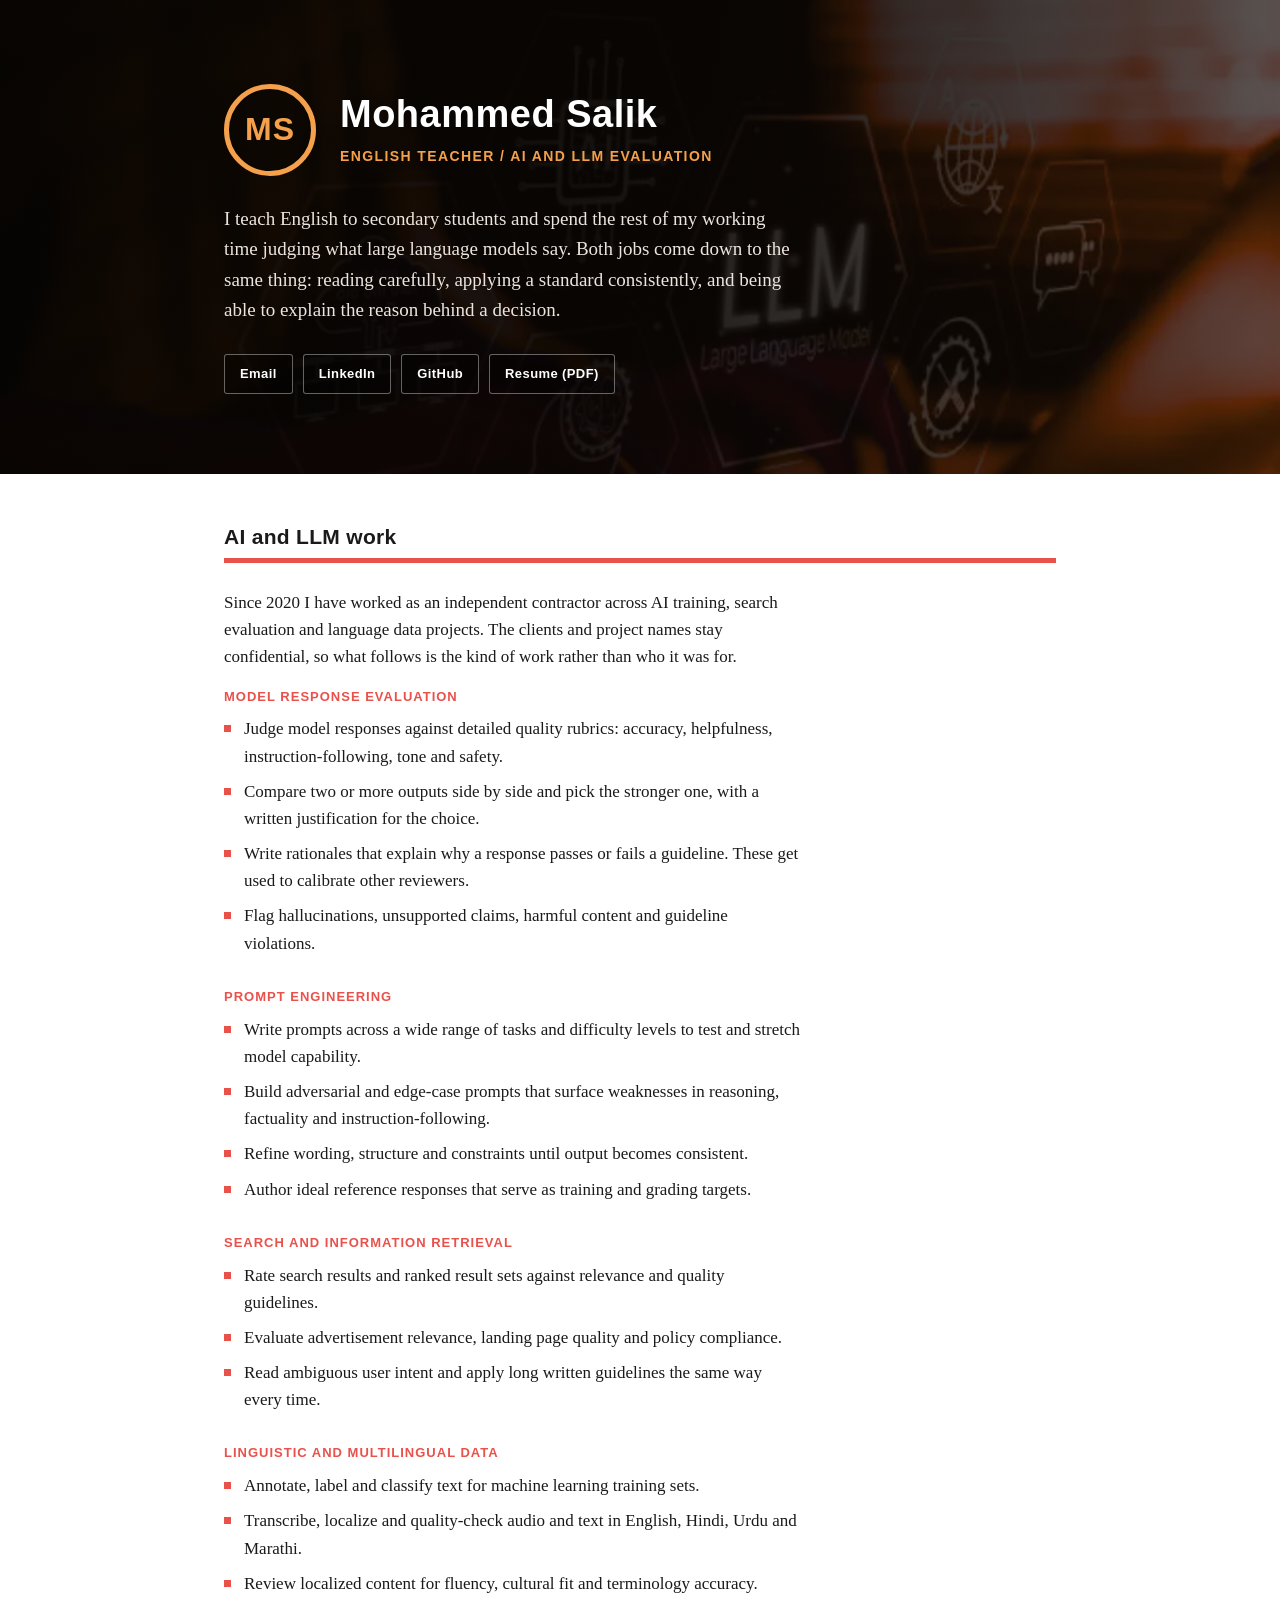
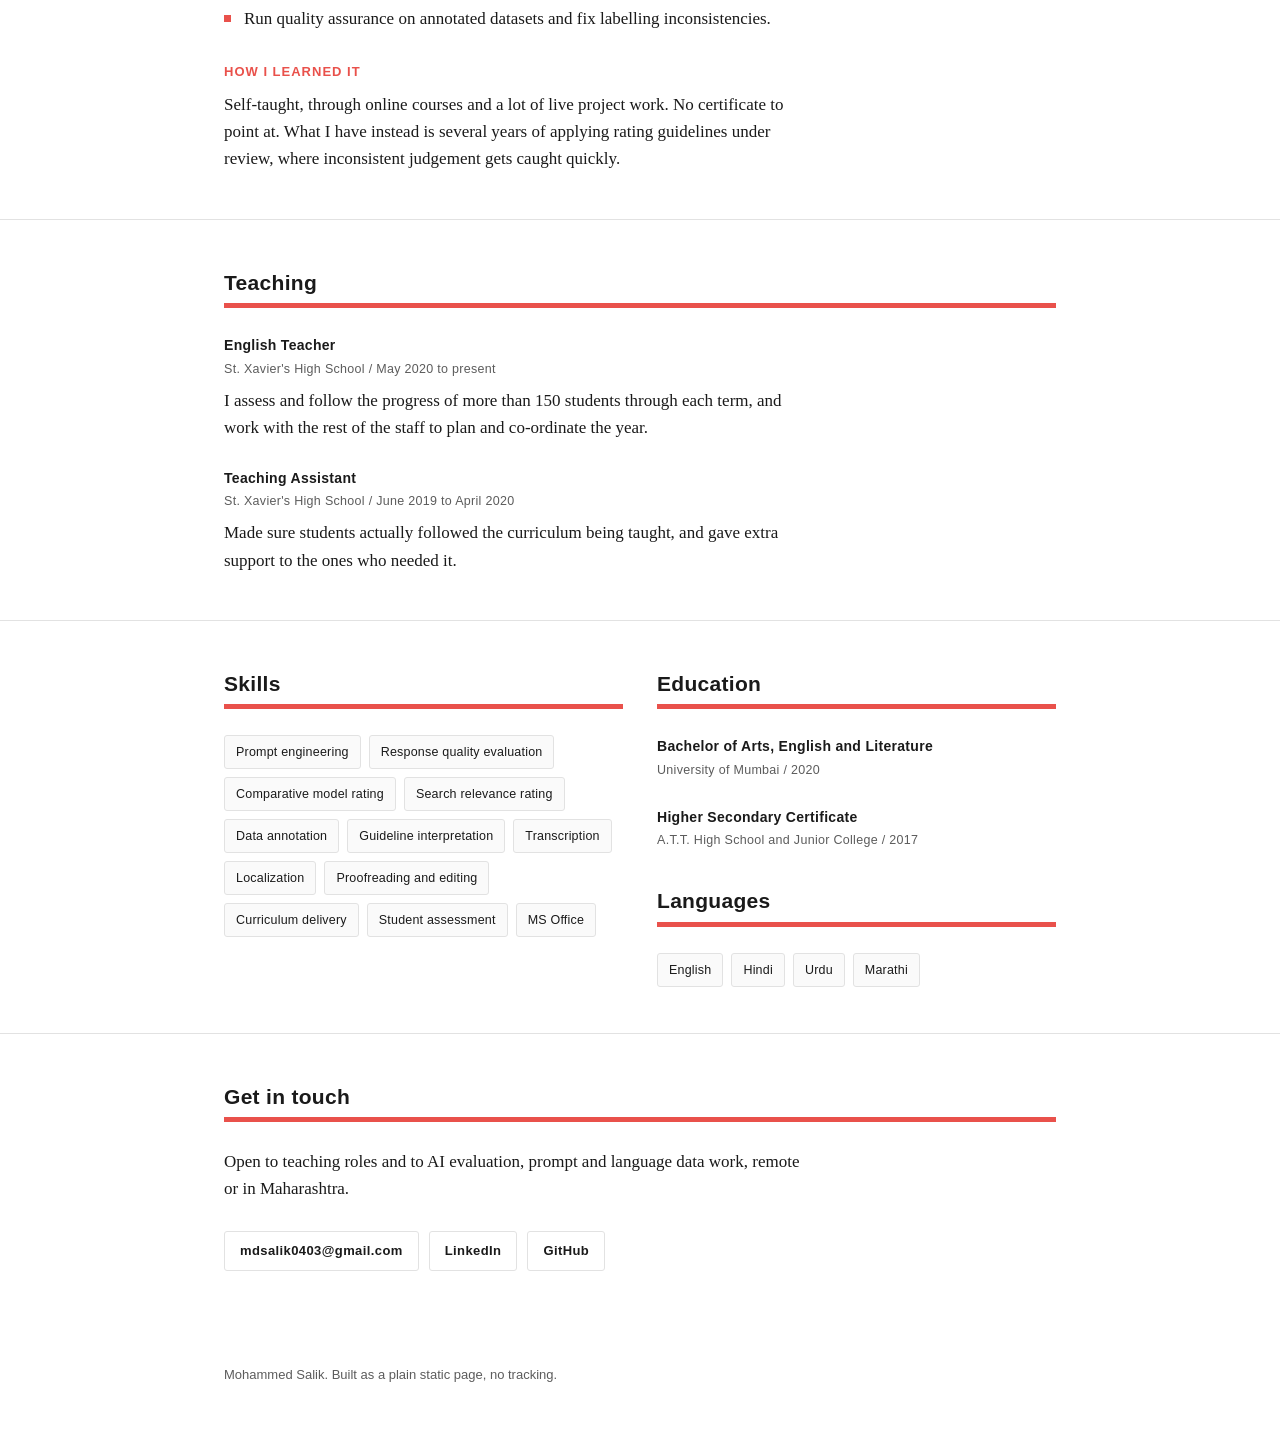
==== index.html @ 3fecd9f0 "Add files via upload" ====
<!DOCTYPE html>
<html lang="en">
<head>
<meta charset="utf-8">
<meta name="viewport" content="width=device-width, initial-scale=1">
<title>Mohammed Salik</title>
<meta name="description" content="English teacher and AI / LLM evaluation specialist. Response quality judgement, prompt engineering, search evaluation and multilingual data work.">
<style>
  :root {
    --red: #E9514B;
    --amber: #F5A14B;
    --ink: #1a1a1a;
    --muted: #5c5c5c;
    --line: #e2e2e2;
    --bg: #ffffff;
    --panel: #fafafa;
  }

  * { box-sizing: border-box; }

  html { scroll-behavior: smooth; }

  body {
    margin: 0;
    background: var(--bg);
    color: var(--ink);
    font-family: Georgia, "Times New Roman", serif;
    font-size: 17px;
    line-height: 1.6;
  }

  .wrap { max-width: 880px; margin: 0 auto; padding: 0 24px; }

  h1, h2, h3, .sans {
    font-family: Arial, Helvetica, sans-serif;
  }

  /* ---------- Header ---------- */
  header {
    position: relative;
    padding: 84px 0 70px;
    background-color: #120a06;
    background-image: url("header.webp");
    background-size: cover;
    background-position: center 40%;
    background-repeat: no-repeat;
    overflow: hidden;
  }

  header::before {
    content: "";
    position: absolute;
    top: 0; right: 0; bottom: 0; left: 0;
    background: linear-gradient(100deg,
      rgba(6,4,2,.96) 0%,
      rgba(8,5,3,.93) 46%,
      rgba(12,7,4,.80) 74%,
      rgba(16,9,5,.66) 100%);
  }

  header .wrap { position: relative; z-index: 1; }

  .id { display: flex; align-items: center; gap: 24px; flex-wrap: wrap; }

  .monogram {
    width: 92px; height: 92px;
    flex: 0 0 92px;
    border: 5px solid var(--amber);
    border-radius: 50%;
    display: flex; align-items: center; justify-content: center;
    font-family: Arial, Helvetica, sans-serif;
    font-weight: bold;
    font-size: 32px;
    color: var(--amber);
    letter-spacing: 1px;
    background: rgba(10,6,3,.55);
  }

  h1 {
    margin: 0;
    font-size: 38px;
    letter-spacing: .5px;
    line-height: 1.15;
    color: #ffffff;
  }

  .role {
    margin: 8px 0 0;
    font-family: Arial, Helvetica, sans-serif;
    font-size: 14px;
    font-weight: bold;
    letter-spacing: 1.4px;
    text-transform: uppercase;
    color: var(--amber);
  }

  .lede {
    margin: 28px 0 0;
    font-size: 19px;
    line-height: 1.6;
    max-width: 60ch;
    color: #ece4dd;
  }

  .links {
    margin-top: 28px;
    display: flex;
    flex-wrap: wrap;
  }

  .links a {
    display: inline-block;
    font-family: Arial, Helvetica, sans-serif;
    font-size: 13px;
    font-weight: bold;
    letter-spacing: .4px;
    text-decoration: none;
    color: var(--ink);
    border: 1.5px solid var(--line);
    border-radius: 3px;
    padding: 9px 15px;
    margin: 0 10px 10px 0;
  }

  .links a:hover { border-color: var(--red); color: var(--red); }

  header .links a {
    color: #ffffff;
    border-color: rgba(255,255,255,.38);
    background: rgba(0,0,0,.25);
  }

  header .links a:hover {
    border-color: var(--amber);
    color: var(--amber);
  }

  /* ---------- Sections ---------- */
  section { padding: 46px 0; border-bottom: 1px solid var(--line); }
  section:last-of-type { border-bottom: none; }

  h2 {
    margin: 0 0 4px;
    font-size: 21px;
    letter-spacing: .3px;
  }

  .bar { width: 100%; height: 5px; background: var(--red); margin-bottom: 26px; }

  h3 {
    margin: 0 0 8px;
    font-size: 13px;
    font-weight: bold;
    letter-spacing: 1px;
    text-transform: uppercase;
    color: var(--red);
  }

  p { margin: 0 0 16px; max-width: 68ch; }
  p:last-child { margin-bottom: 0; }

  .group { margin-bottom: 30px; }
  .group:last-child { margin-bottom: 0; }

  ul.plain { list-style: none; margin: 0; padding: 0; max-width: 68ch; }

  ul.plain li {
    position: relative;
    padding-left: 20px;
    margin-bottom: 8px;
  }

  ul.plain li::before {
    content: "";
    position: absolute;
    left: 0; top: 10px;
    width: 7px; height: 7px;
    background: var(--red);
  }

  /* ---------- Roles ---------- */
  .role-item { margin-bottom: 26px; }
  .role-item:last-child { margin-bottom: 0; }

  .role-head {
    font-family: Arial, Helvetica, sans-serif;
    font-size: 14px;
    font-weight: bold;
    letter-spacing: .3px;
    margin-bottom: 2px;
  }

  .role-meta {
    font-family: Arial, Helvetica, sans-serif;
    font-size: 12.5px;
    letter-spacing: .3px;
    color: var(--muted);
    margin-bottom: 8px;
  }

  /* ---------- Tag list ---------- */
  .tags { display: flex; flex-wrap: wrap; gap: 8px; }

  .tags span {
    font-family: Arial, Helvetica, sans-serif;
    font-size: 12.5px;
    letter-spacing: .2px;
    background: var(--panel);
    border: 1px solid var(--line);
    border-radius: 3px;
    padding: 6px 11px;
  }

  /* ---------- Two column ---------- */
  .two {
    display: grid;
    grid-template-columns: 1fr 1fr;
    gap: 34px;
  }

  /* ---------- Footer ---------- */
  footer {
    padding: 38px 0 60px;
    font-family: Arial, Helvetica, sans-serif;
    font-size: 13px;
    color: var(--muted);
  }

  footer a { color: var(--ink); }

  @media (max-width: 640px) {
    body { font-size: 16px; }
    h1 { font-size: 28px; }
    .lede { font-size: 17px; margin-top: 22px; }
    .two { grid-template-columns: 1fr; gap: 26px; }
    header { padding: 52px 0 46px; background-position: 62% 40%; }
    header::before {
      background: linear-gradient(180deg,
        rgba(8,5,3,.90) 0%,
        rgba(10,6,4,.88) 60%,
        rgba(14,8,4,.84) 100%);
    }
    .monogram { width: 72px; height: 72px; flex: 0 0 72px; font-size: 25px; border-width: 4px; }
    .id { gap: 18px; }
    section { padding: 34px 0; }
  }
</style>
</head>
<body>

<header>
  <div class="wrap">
    <div class="id">
      <div class="monogram">MS</div>
      <div>
        <h1>Mohammed Salik</h1>
        <p class="role">English Teacher / AI and LLM Evaluation</p>
      </div>
    </div>

    <p class="lede">I teach English to secondary students and spend the rest of my working
    time judging what large language models say. Both jobs come down to the same thing:
    reading carefully, applying a standard consistently, and being able to explain the
    reason behind a decision.</p>

    <div class="links">
      <a href="mailto:mdsalik0403@gmail.com">Email</a>
      <a href="https://www.linkedin.com/in/sallikmohammad-186291339/">LinkedIn</a>
      <a href="https://github.com/salik-mohammed">GitHub</a>
      <a href="Mohammed_Salik_Resume.pdf">Resume (PDF)</a>
    </div>
  </div>
</header>

<section>
  <div class="wrap">
    <h2>AI and LLM work</h2>
    <div class="bar"></div>

    <p>Since 2020 I have worked as an independent contractor across AI training, search
    evaluation and language data projects. The clients and project names stay confidential,
    so what follows is the kind of work rather than who it was for.</p>

    <div class="group">
      <h3>Model response evaluation</h3>
      <ul class="plain">
        <li>Judge model responses against detailed quality rubrics: accuracy, helpfulness, instruction-following, tone and safety.</li>
        <li>Compare two or more outputs side by side and pick the stronger one, with a written justification for the choice.</li>
        <li>Write rationales that explain why a response passes or fails a guideline. These get used to calibrate other reviewers.</li>
        <li>Flag hallucinations, unsupported claims, harmful content and guideline violations.</li>
      </ul>
    </div>

    <div class="group">
      <h3>Prompt engineering</h3>
      <ul class="plain">
        <li>Write prompts across a wide range of tasks and difficulty levels to test and stretch model capability.</li>
        <li>Build adversarial and edge-case prompts that surface weaknesses in reasoning, factuality and instruction-following.</li>
        <li>Refine wording, structure and constraints until output becomes consistent.</li>
        <li>Author ideal reference responses that serve as training and grading targets.</li>
      </ul>
    </div>

    <div class="group">
      <h3>Search and information retrieval</h3>
      <ul class="plain">
        <li>Rate search results and ranked result sets against relevance and quality guidelines.</li>
        <li>Evaluate advertisement relevance, landing page quality and policy compliance.</li>
        <li>Read ambiguous user intent and apply long written guidelines the same way every time.</li>
      </ul>
    </div>

    <div class="group">
      <h3>Linguistic and multilingual data</h3>
      <ul class="plain">
        <li>Annotate, label and classify text for machine learning training sets.</li>
        <li>Transcribe, localize and quality-check audio and text in English, Hindi, Urdu and Marathi.</li>
        <li>Review localized content for fluency, cultural fit and terminology accuracy.</li>
        <li>Run quality assurance on annotated datasets and fix labelling inconsistencies.</li>
      </ul>
    </div>

    <div class="group">
      <h3>How I learned it</h3>
      <p>Self-taught, through online courses and a lot of live project work. No certificate to
      point at. What I have instead is several years of applying rating guidelines under review,
      where inconsistent judgement gets caught quickly.</p>
    </div>
  </div>
</section>

<section>
  <div class="wrap">
    <h2>Teaching</h2>
    <div class="bar"></div>

    <div class="role-item">
      <div class="role-head">English Teacher</div>
      <div class="role-meta">St. Xavier's High School / May 2020 to present</div>
      <p>I assess and follow the progress of more than 150 students through each term, and
      work with the rest of the staff to plan and co-ordinate the year.</p>
    </div>

    <div class="role-item">
      <div class="role-head">Teaching Assistant</div>
      <div class="role-meta">St. Xavier's High School / June 2019 to April 2020</div>
      <p>Made sure students actually followed the curriculum being taught, and gave extra
      support to the ones who needed it.</p>
    </div>
  </div>
</section>

<section>
  <div class="wrap">
    <div class="two">
      <div>
        <h2>Skills</h2>
        <div class="bar"></div>
        <div class="tags">
          <span>Prompt engineering</span>
          <span>Response quality evaluation</span>
          <span>Comparative model rating</span>
          <span>Search relevance rating</span>
          <span>Data annotation</span>
          <span>Guideline interpretation</span>
          <span>Transcription</span>
          <span>Localization</span>
          <span>Proofreading and editing</span>
          <span>Curriculum delivery</span>
          <span>Student assessment</span>
          <span>MS Office</span>
        </div>
      </div>

      <div>
        <h2>Education</h2>
        <div class="bar"></div>
        <div class="role-item">
          <div class="role-head">Bachelor of Arts, English and Literature</div>
          <div class="role-meta">University of Mumbai / 2020</div>
        </div>
        <div class="role-item">
          <div class="role-head">Higher Secondary Certificate</div>
          <div class="role-meta">A.T.T. High School and Junior College / 2017</div>
        </div>

        <h2 style="margin-top:34px">Languages</h2>
        <div class="bar"></div>
        <div class="tags">
          <span>English</span>
          <span>Hindi</span>
          <span>Urdu</span>
          <span>Marathi</span>
        </div>
      </div>
    </div>
  </div>
</section>

<section>
  <div class="wrap">
    <h2>Get in touch</h2>
    <div class="bar"></div>
    <p>Open to teaching roles and to AI evaluation, prompt and language data work,
    remote or in Maharashtra.</p>
    <div class="links">
      <a href="mailto:mdsalik0403@gmail.com">mdsalik0403@gmail.com</a>
      <a href="https://www.linkedin.com/in/sallikmohammad-186291339/">LinkedIn</a>
      <a href="https://github.com/salik-mohammed">GitHub</a>
    </div>
  </div>
</section>

<footer>
  <div class="wrap">
    Mohammed Salik. Built as a plain static page, no tracking.
  </div>
</footer>

</body>
</html>
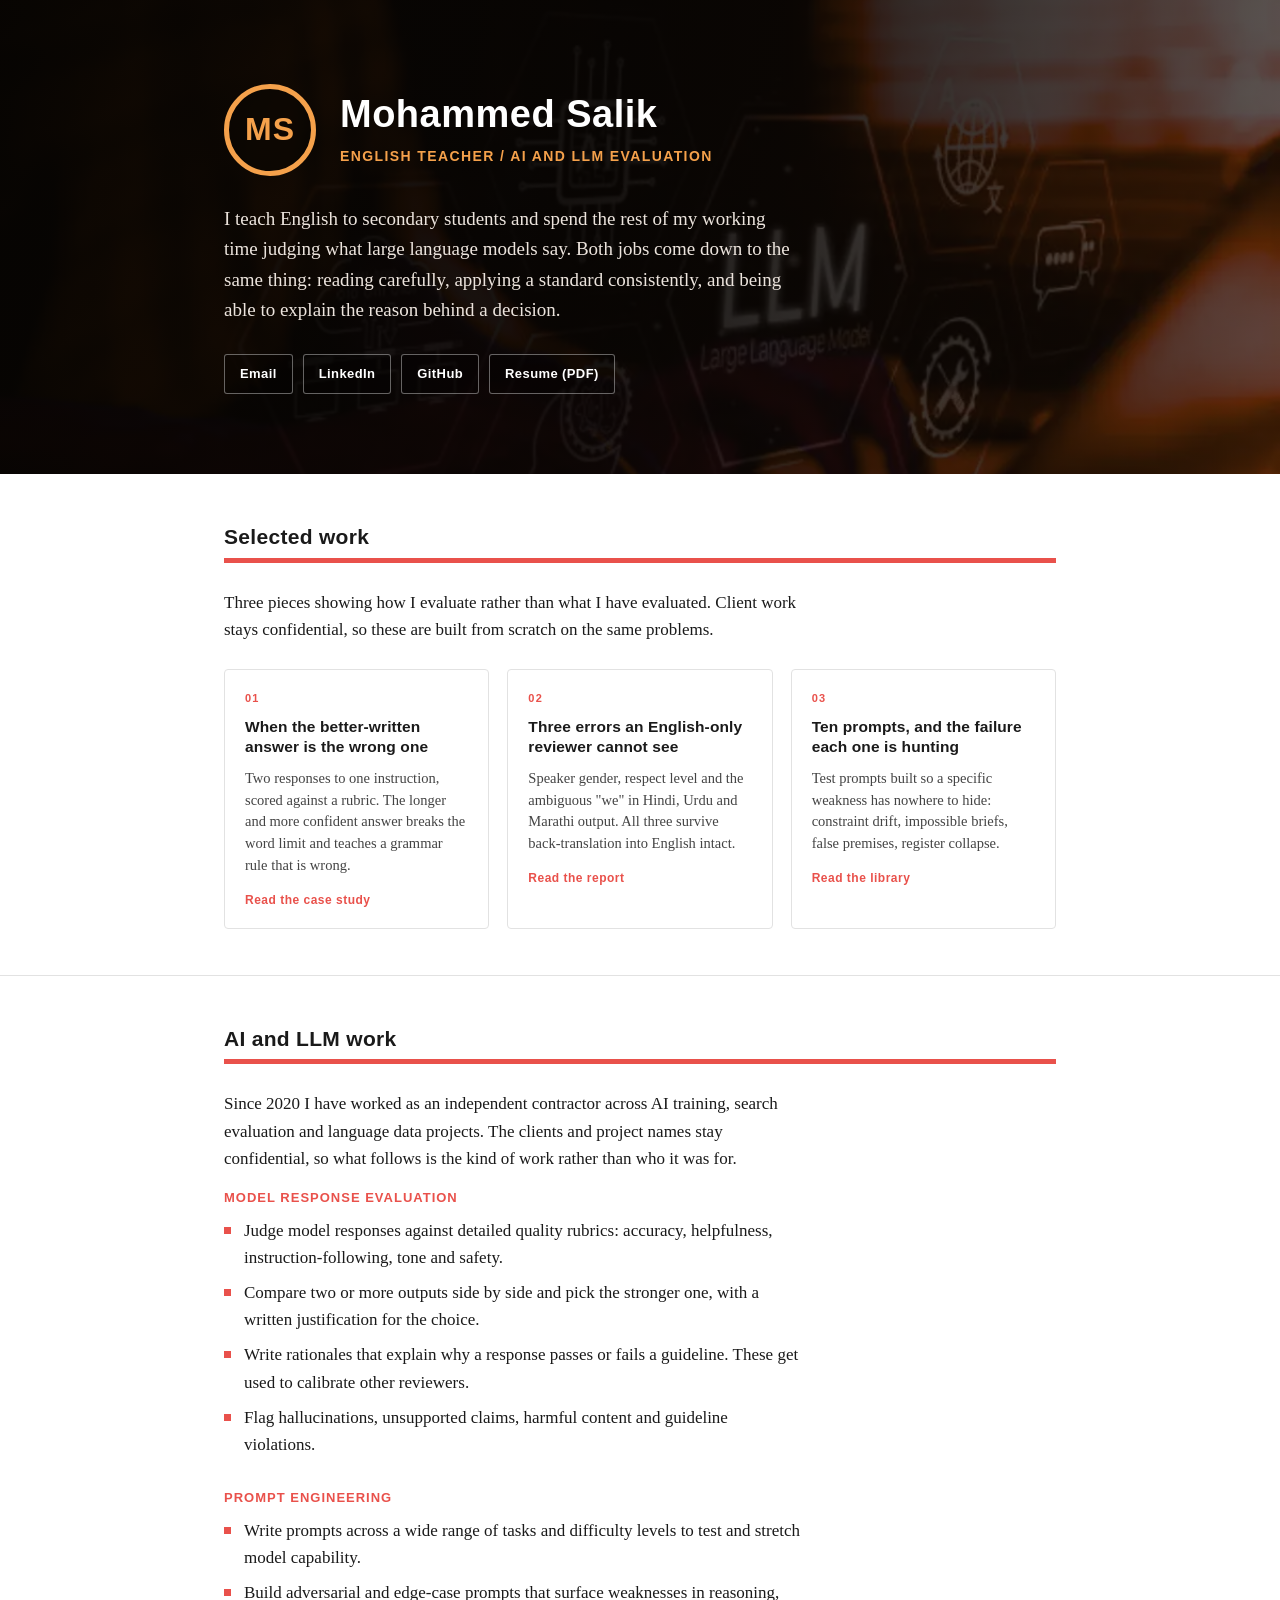
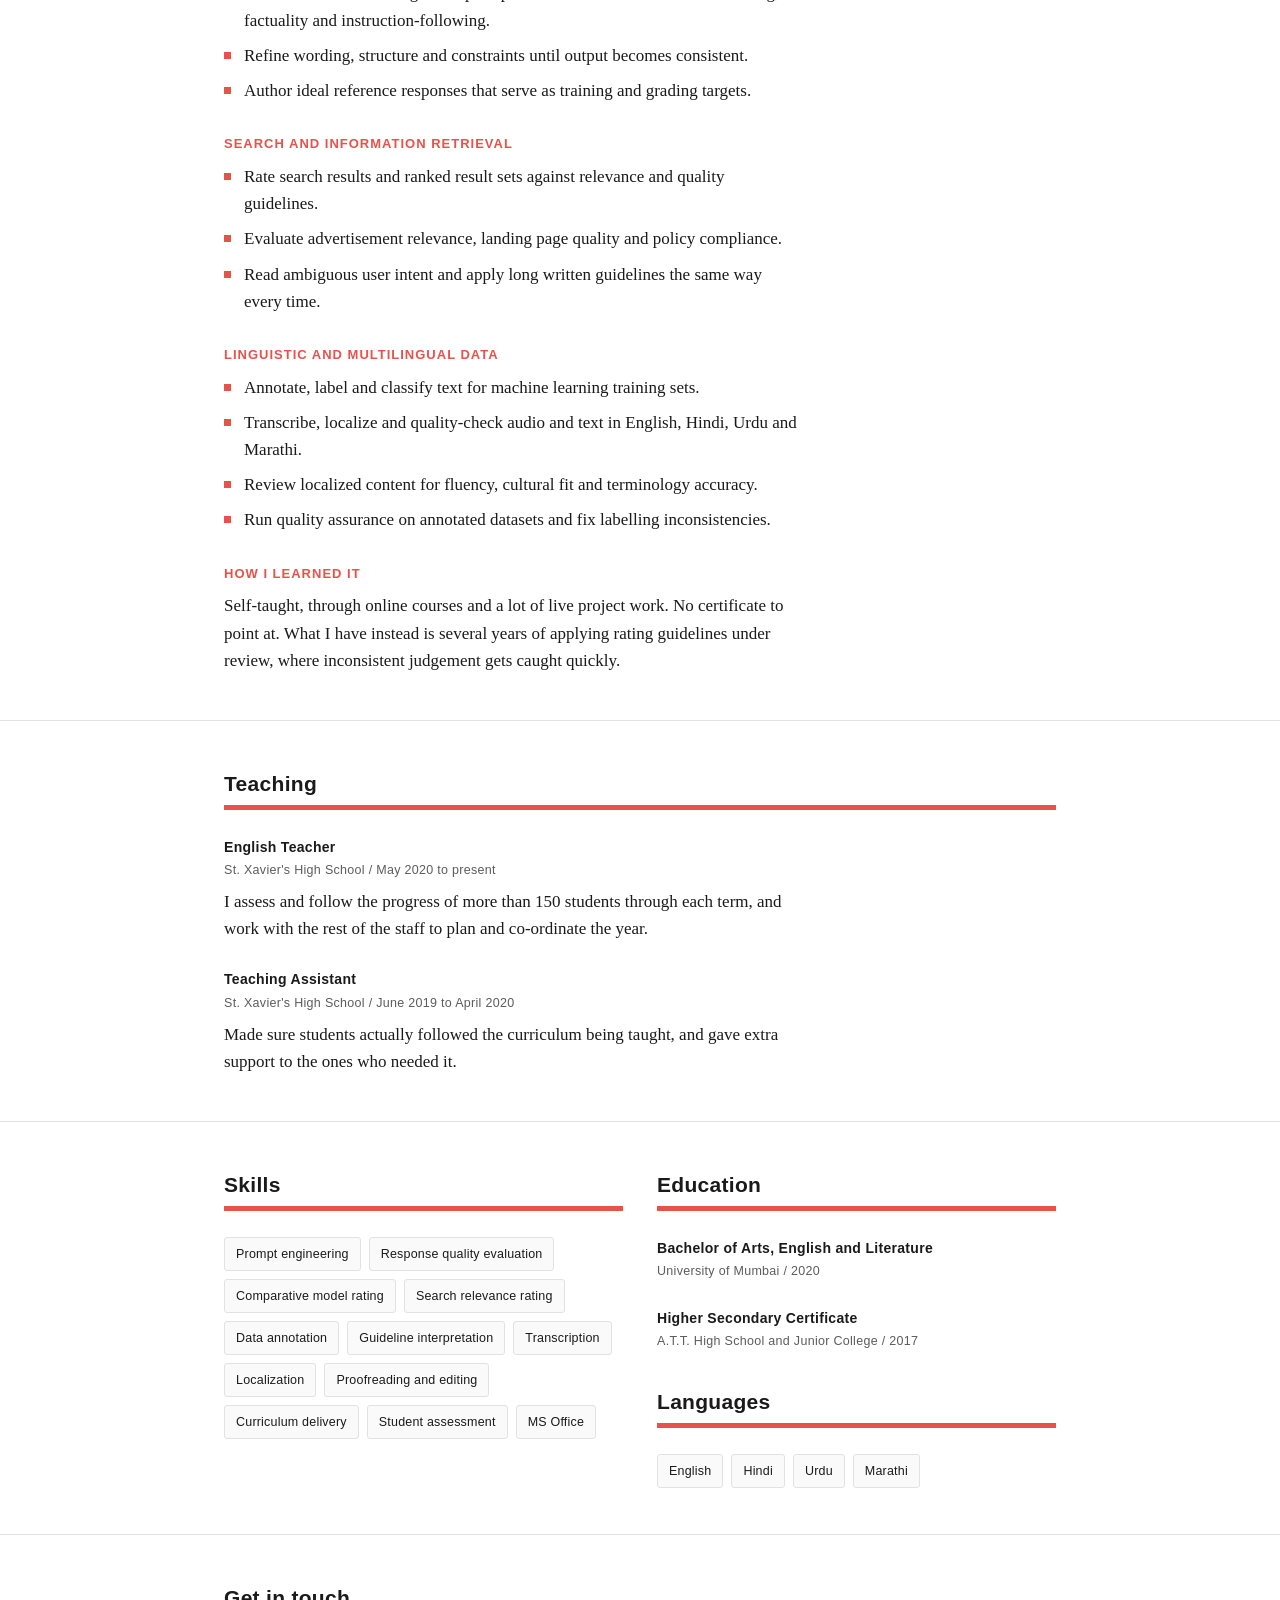
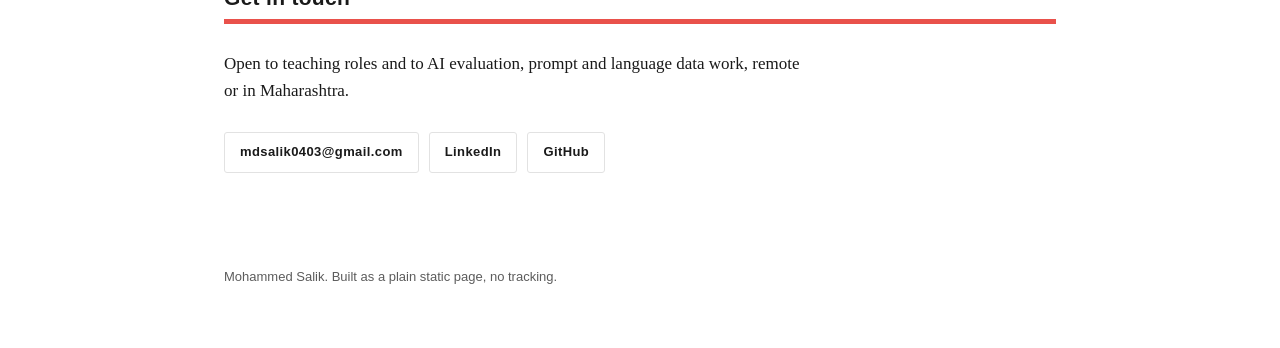
==== commit b955c74f: "Add files via upload" ====
--- a/index.html
+++ b/index.html
@@ -211,6 +211,65 @@
     padding: 6px 11px;
   }
 
+  /* ---------- Project cards ---------- */
+  .projects {
+    display: grid;
+    grid-template-columns: repeat(3, 1fr);
+    gap: 18px;
+    margin-top: 26px;
+  }
+
+  .pcard {
+    display: block;
+    border: 1px solid var(--line);
+    border-radius: 4px;
+    padding: 20px 20px 18px;
+    text-decoration: none;
+    color: var(--ink);
+    background: #fff;
+  }
+
+  .pcard:hover { border-color: var(--red); }
+
+  .pnum {
+    display: block;
+    font-family: Arial, Helvetica, sans-serif;
+    font-size: 11px;
+    font-weight: bold;
+    letter-spacing: 1.2px;
+    color: var(--red);
+    margin-bottom: 9px;
+  }
+
+  .ptitle {
+    display: block;
+    font-family: Arial, Helvetica, sans-serif;
+    font-size: 15.5px;
+    font-weight: bold;
+    line-height: 1.32;
+    letter-spacing: .1px;
+    margin-bottom: 10px;
+  }
+
+  .pdesc {
+    display: block;
+    font-size: 14.5px;
+    line-height: 1.5;
+    color: #444;
+    margin-bottom: 14px;
+  }
+
+  .pmore {
+    display: block;
+    font-family: Arial, Helvetica, sans-serif;
+    font-size: 12px;
+    font-weight: bold;
+    letter-spacing: .5px;
+    color: var(--red);
+  }
+
+  .pcard:hover .pmore { text-decoration: underline; }
+
   /* ---------- Two column ---------- */
   .two {
     display: grid;
@@ -233,6 +292,7 @@
     h1 { font-size: 28px; }
     .lede { font-size: 17px; margin-top: 22px; }
     .two { grid-template-columns: 1fr; gap: 26px; }
+    .projects { grid-template-columns: 1fr; gap: 14px; }
     header { padding: 52px 0 46px; background-position: 62% 40%; }
     header::before {
       background: linear-gradient(180deg,
@@ -271,6 +331,43 @@
     </div>
   </div>
 </header>
+
+<section>
+  <div class="wrap">
+    <h2>Selected work</h2>
+    <div class="bar"></div>
+
+    <p>Three pieces showing how I evaluate rather than what I have evaluated. Client work stays
+    confidential, so these are built from scratch on the same problems.</p>
+
+    <div class="projects">
+      <a class="pcard" href="projects/response-comparison.html">
+        <span class="pnum">01</span>
+        <span class="ptitle">When the better-written answer is the wrong one</span>
+        <span class="pdesc">Two responses to one instruction, scored against a rubric. The longer
+        and more confident answer breaks the word limit and teaches a grammar rule that is
+        wrong.</span>
+        <span class="pmore">Read the case study</span>
+      </a>
+
+      <a class="pcard" href="projects/multilingual-evaluation.html">
+        <span class="pnum">02</span>
+        <span class="ptitle">Three errors an English-only reviewer cannot see</span>
+        <span class="pdesc">Speaker gender, respect level and the ambiguous "we" in Hindi, Urdu
+        and Marathi output. All three survive back-translation into English intact.</span>
+        <span class="pmore">Read the report</span>
+      </a>
+
+      <a class="pcard" href="projects/prompt-library.html">
+        <span class="pnum">03</span>
+        <span class="ptitle">Ten prompts, and the failure each one is hunting</span>
+        <span class="pdesc">Test prompts built so a specific weakness has nowhere to hide:
+        constraint drift, impossible briefs, false premises, register collapse.</span>
+        <span class="pmore">Read the library</span>
+      </a>
+    </div>
+  </div>
+</section>
 
 <section>
   <div class="wrap">
